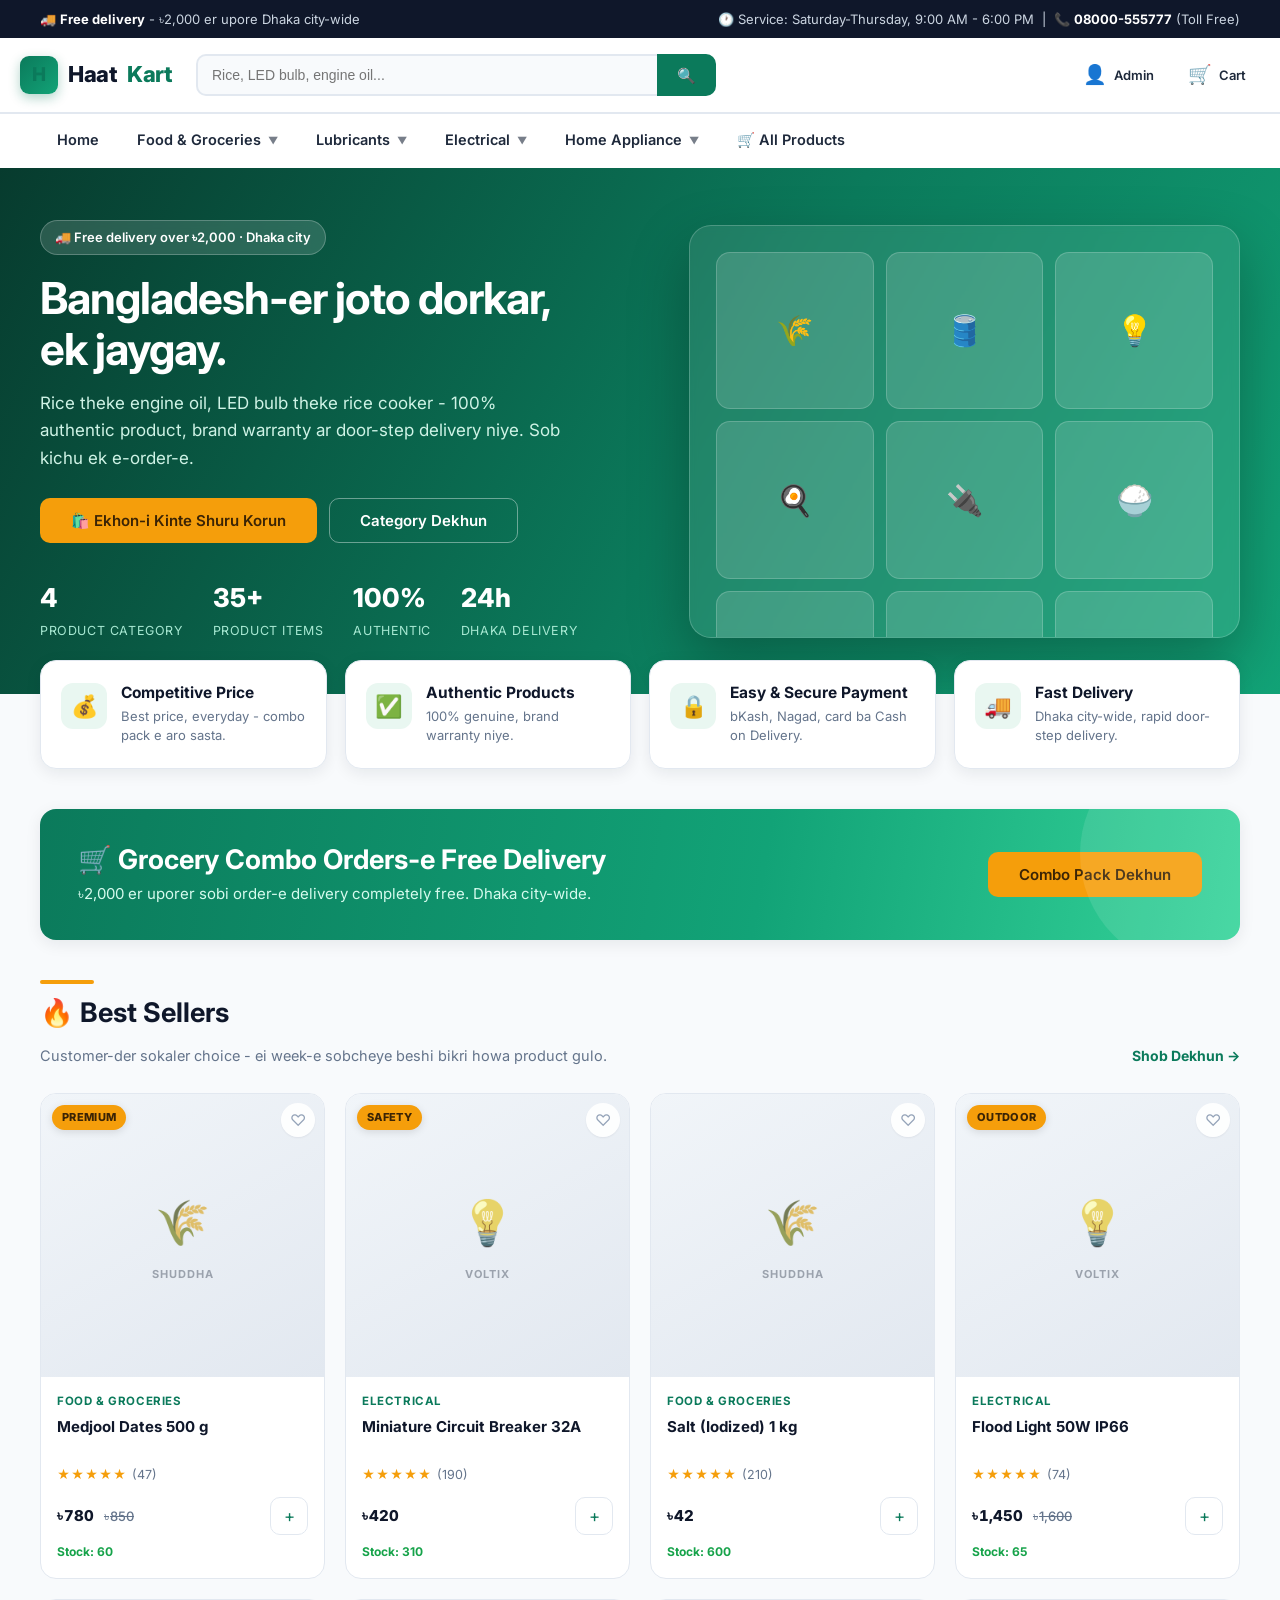
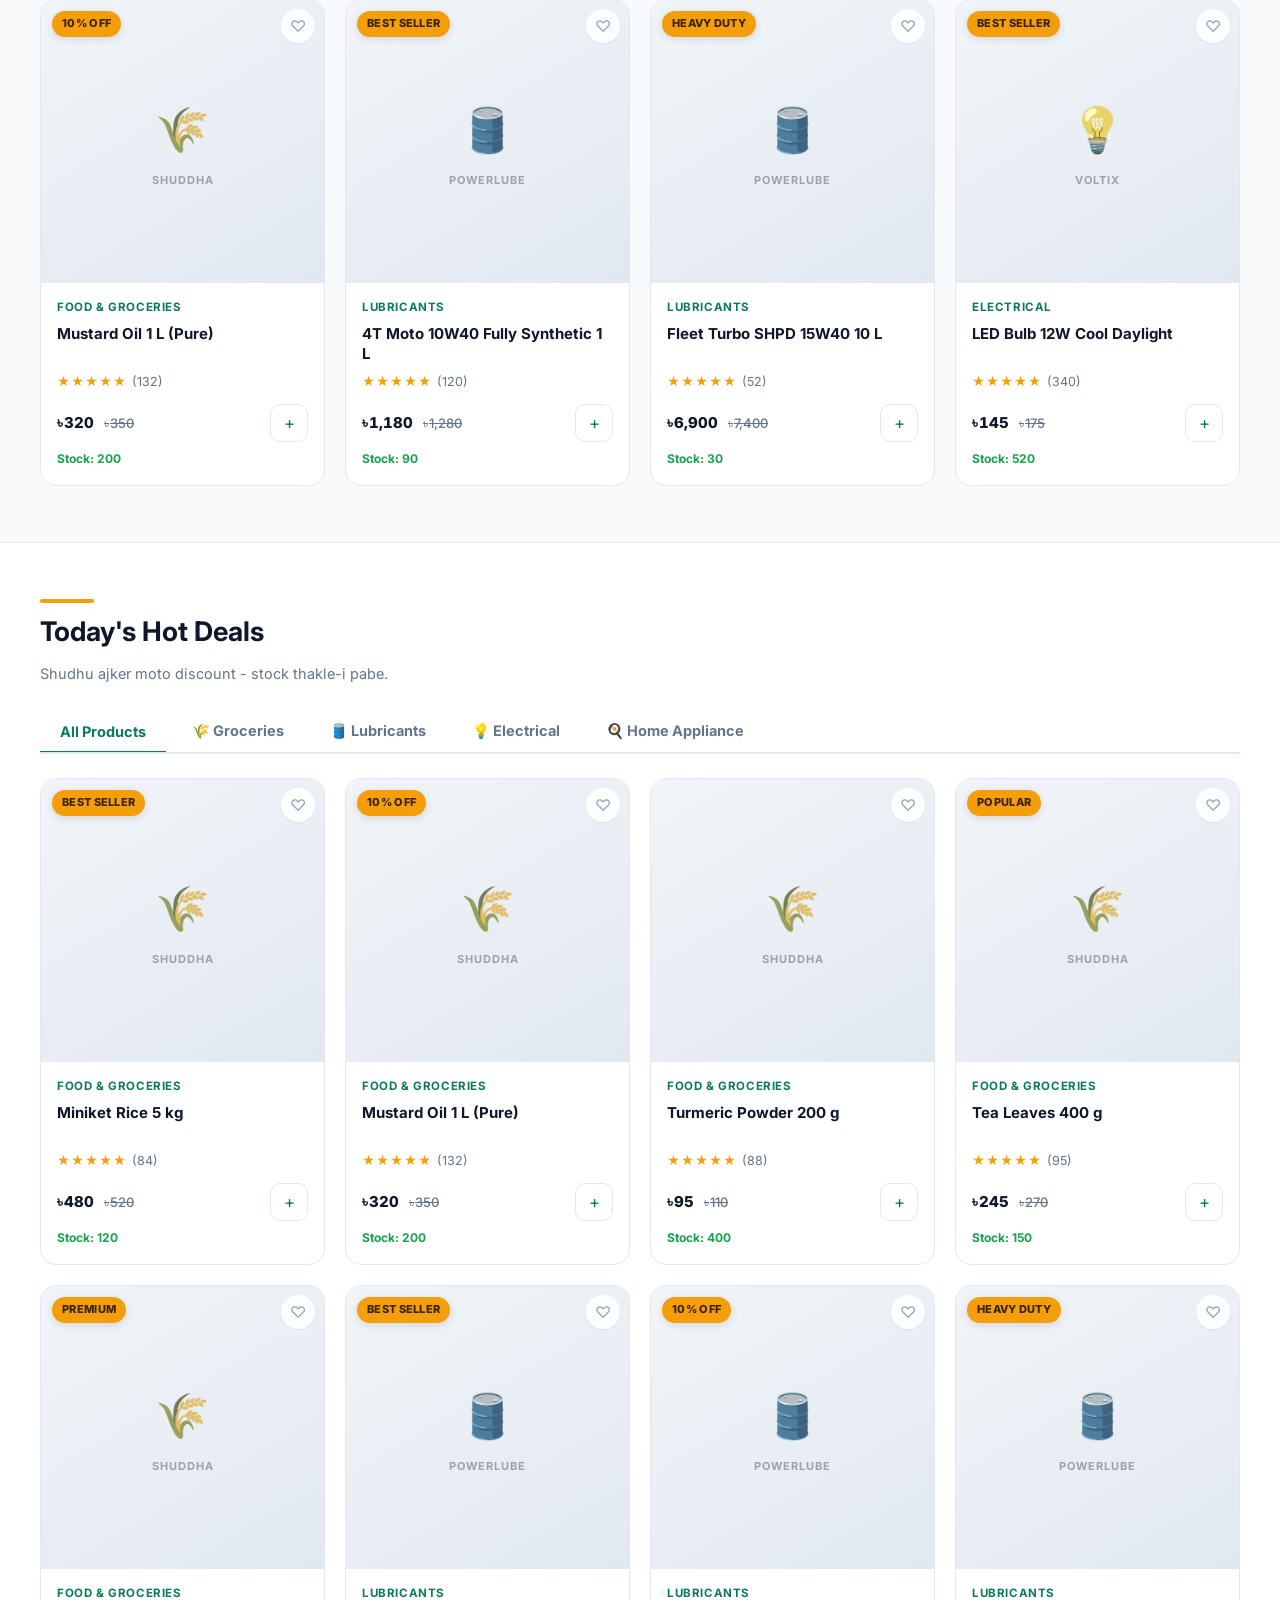
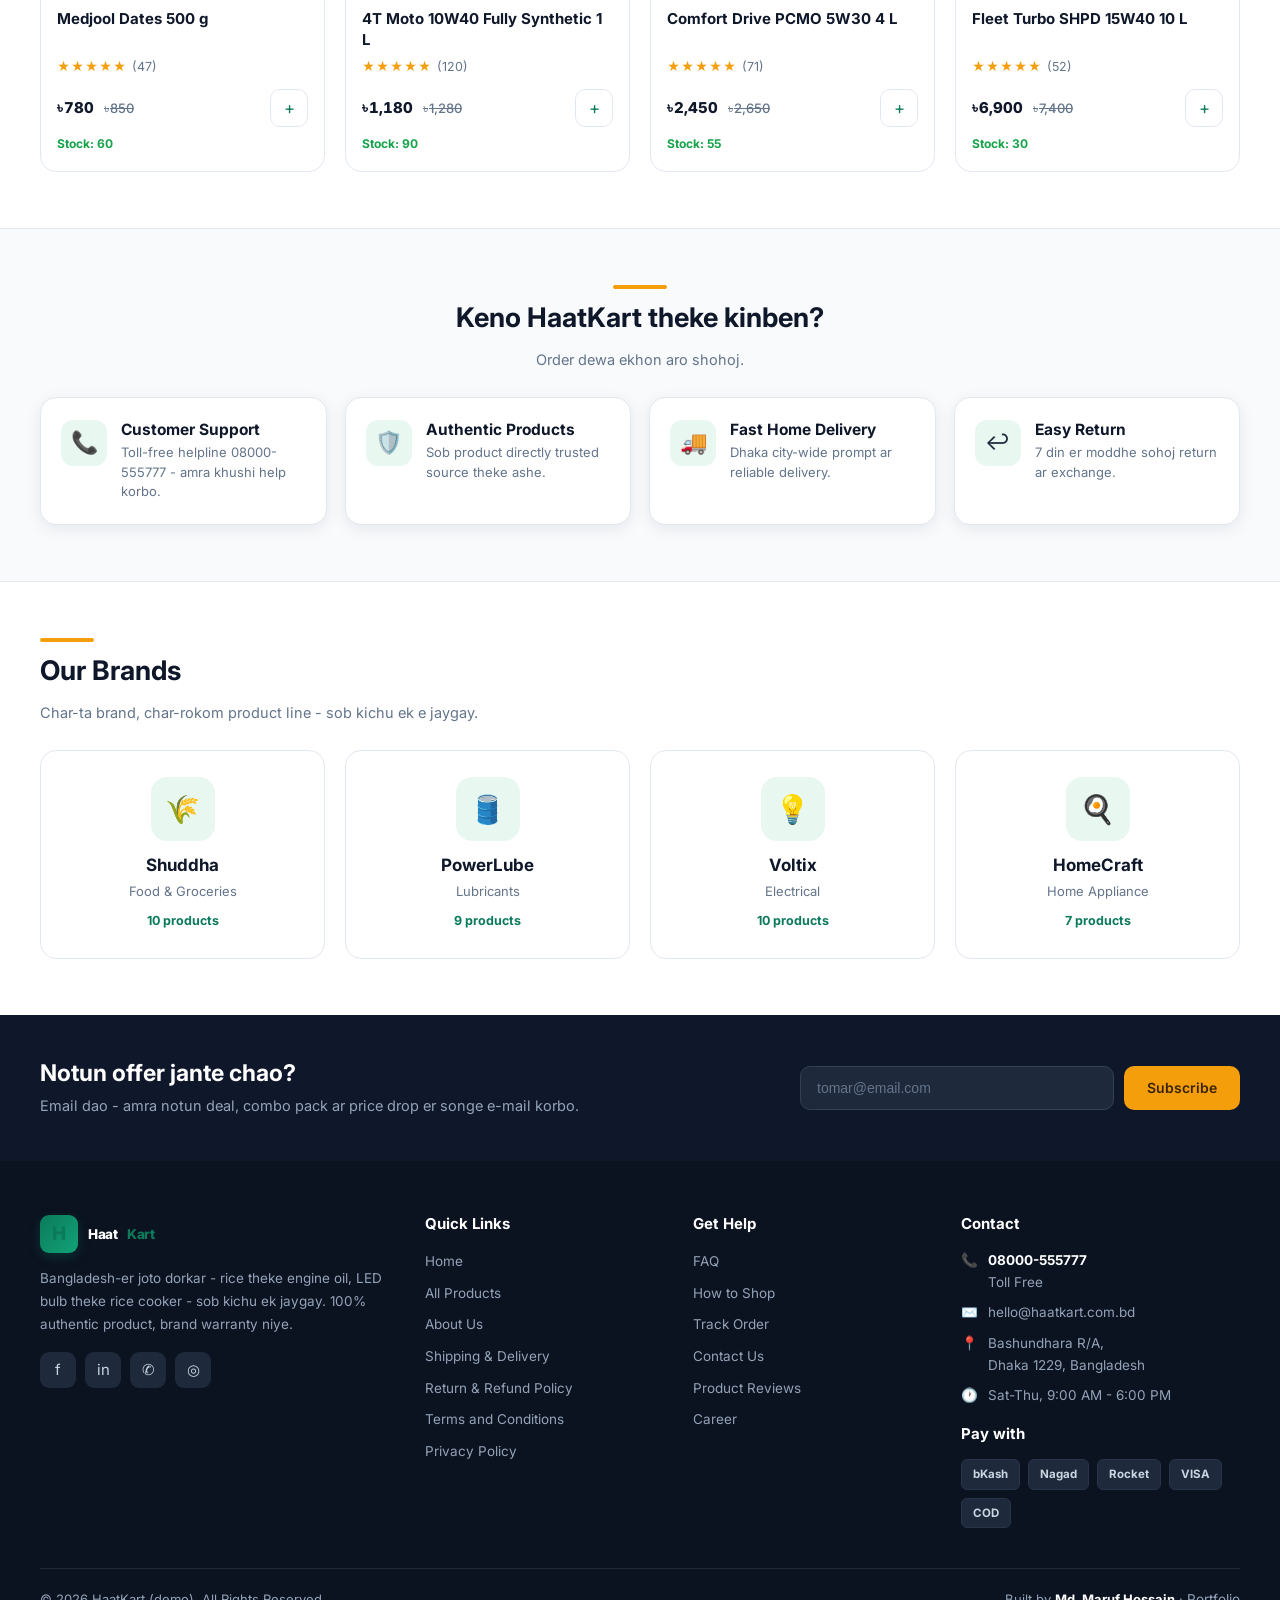
==== index.html @ 4ce5cd30 "Initial commit: HaatKart e-commerce storefront" ====
<!DOCTYPE html>
<html lang="en">
<head>
<meta charset="UTF-8">
<meta name="viewport" content="width=device-width,initial-scale=1">
<title>HaatKart - Bangladesh's Online Marketplace for Home & Grocery</title>
<meta name="description" content="Shop groceries, lubricants, electrical accessories and home appliances online. 100% authentic products, fast delivery across Dhaka.">
<link rel="icon" href="data:image/svg+xml,<svg xmlns='http://www.w3.org/2000/svg' viewBox='0 0 100 100'><rect width='100' height='100' rx='22' fill='%230B7A5B'/><text x='50' y='68' font-size='58' font-family='Arial' font-weight='bold' fill='white' text-anchor='middle'>H</text></svg>">
<link rel="preconnect" href="https://fonts.googleapis.com">
<link rel="preconnect" href="https://fonts.gstatic.com" crossorigin>
<link href="https://fonts.googleapis.com/css2?family=Inter:wght@400;500;600;700;800&display=swap" rel="stylesheet">
<link rel="stylesheet" href="css/style.css">
</head>
<body>

<header id="site-header"></header>

<main>
  <!-- HERO -->
  <section class="hero">
    <div class="wrap">
      <div>
        <span class="hero-badge">🚚 Free delivery over ৳2,000 · Dhaka city</span>
        <h1>Bangladesh-er joto dorkar,<br>ek jaygay.</h1>
        <p>Rice theke engine oil, LED bulb theke rice cooker - 100% authentic product, brand warranty ar door-step delivery niye. Sob kichu ek e-order-e.</p>
        <div class="hero-cta">
          <a class="btn btn-accent btn-lg" href="shop.html">🛍️ Ekhon-i Kinte Shuru Korun</a>
          <a class="btn btn-ghost btn-lg" style="color:#fff;border-color:rgba(255,255,255,.4)" href="#brands">Category Dekhun</a>
        </div>
        <div class="hero-stats">
          <div><b>4</b><span>Product Category</span></div>
          <div><b>35+</b><span>Product Items</span></div>
          <div><b>100%</b><span>Authentic</span></div>
          <div><b>24h</b><span>Dhaka Delivery</span></div>
        </div>
      </div>
      <div class="hero-art" aria-hidden="true">
        <div class="grid-tiles">
          <div class="tile">🌾</div><div class="tile">🛢️</div><div class="tile">💡</div>
          <div class="tile">🍳</div><div class="tile">🔌</div><div class="tile">🍚</div>
          <div class="tile">⚡</div><div class="tile">🫙</div><div class="tile">🛒</div>
        </div>
      </div>
    </div>
  </section>

  <!-- VALUE PROPS -->
  <div class="wrap">
    <div class="props">
      <div class="prop"><div class="prop-ico">💰</div><div><h3>Competitive Price</h3><p>Best price, everyday - combo pack e aro sasta.</p></div></div>
      <div class="prop"><div class="prop-ico">✅</div><div><h3>Authentic Products</h3><p>100% genuine, brand warranty niye.</p></div></div>
      <div class="prop"><div class="prop-ico">🔒</div><div><h3>Easy & Secure Payment</h3><p>bKash, Nagad, card ba Cash on Delivery.</p></div></div>
      <div class="prop"><div class="prop-ico">🚚</div><div><h3>Fast Delivery</h3><p>Dhaka city-wide, rapid door-step delivery.</p></div></div>
    </div>
  </div>

  <!-- FREE DELIVERY BANNER -->
  <section class="section tight">
    <div class="wrap">
      <div class="banner">
        <div>
          <h2>🛒 Grocery Combo Orders-e Free Delivery</h2>
          <p>৳2,000 er uporer sobi order-e delivery completely free. Dhaka city-wide.</p>
        </div>
        <a class="btn btn-accent btn-lg" href="shop.html?cat=Food%20%26%20Groceries">Combo Pack Dekhun</a>
      </div>
    </div>
  </section>

  <!-- BEST SELLERS -->
  <section class="section" style="padding-top:0">
    <div class="wrap">
      <div class="section-head">
        <div>
          <div class="line"></div>
          <h2>🔥 Best Sellers</h2>
          <p>Customer-der sokaler choice - ei week-e sobcheye beshi bikri howa product gulo.</p>
        </div>
        <a class="link-more" href="shop.html?sort=rating">Shob Dekhun →</a>
      </div>
      <div class="grid" id="best-sellers"><div class="loader"><i></i></div></div>
    </div>
  </section>

  <!-- HOT DEALS (tabs) -->
  <section class="section" style="background:#fff;border-top:1px solid var(--line);border-bottom:1px solid var(--line)">
    <div class="wrap">
      <div class="section-head">
        <div>
          <div class="line"></div>
          <h2>Today's Hot Deals</h2>
          <p>Shudhu ajker moto discount - stock thakle-i pabe.</p>
        </div>
      </div>
      <div class="tabs" id="deal-tabs">
        <button class="tab on" data-tab="all">All Products</button>
        <button class="tab" data-tab="Food &amp; Groceries">🌾 Groceries</button>
        <button class="tab" data-tab="Lubricants">🛢️ Lubricants</button>
        <button class="tab" data-tab="Electrical">💡 Electrical</button>
        <button class="tab" data-tab="Home Appliance">🍳 Home Appliance</button>
      </div>
      <div class="grid" id="deals"><div class="loader"><i></i></div></div>
    </div>
  </section>

  <!-- WHY ORDER -->
  <section class="section">
    <div class="wrap">
      <div class="section-head center" style="justify-content:center;text-align:center">
        <div>
          <div class="line" style="margin:0 auto 12px"></div>
          <h2>Keno HaatKart theke kinben?</h2>
          <p>Order dewa ekhon aro shohoj.</p>
        </div>
      </div>
      <div class="props" style="margin-top:0">
        <div class="prop"><div class="prop-ico">📞</div><div><h3>Customer Support</h3><p>Toll-free helpline 08000-555777 - amra khushi help korbo.</p></div></div>
        <div class="prop"><div class="prop-ico">🛡️</div><div><h3>Authentic Products</h3><p>Sob product directly trusted source theke ashe.</p></div></div>
        <div class="prop"><div class="prop-ico">🚚</div><div><h3>Fast Home Delivery</h3><p>Dhaka city-wide prompt ar reliable delivery.</p></div></div>
        <div class="prop"><div class="prop-ico">↩️</div><div><h3>Easy Return</h3><p>7 din er moddhe sohoj return ar exchange.</p></div></div>
      </div>
    </div>
  </section>

  <!-- BRANDS -->
  <section class="section" id="brands" style="background:#fff;border-top:1px solid var(--line)">
    <div class="wrap">
      <div class="section-head">
        <div>
          <div class="line"></div>
          <h2>Our Brands</h2>
          <p>Char-ta brand, char-rokom product line - sob kichu ek e jaygay.</p>
        </div>
      </div>
      <div class="brands">
        <a class="brand-card reveal" href="shop.html?cat=Food%20%26%20Groceries">
          <div class="brand-ico">🌾</div><h3>Shuddha</h3><p>Food & Groceries</p>
          <span class="count" data-count="Food &amp; Groceries">·</span>
        </a>
        <a class="brand-card reveal" href="shop.html?cat=Lubricants">
          <div class="brand-ico">🛢️</div><h3>PowerLube</h3><p>Lubricants</p>
          <span class="count" data-count="Lubricants">·</span>
        </a>
        <a class="brand-card reveal" href="shop.html?cat=Electrical">
          <div class="brand-ico">💡</div><h3>Voltix</h3><p>Electrical</p>
          <span class="count" data-count="Electrical">·</span>
        </a>
        <a class="brand-card reveal" href="shop.html?cat=Home%20Appliance">
          <div class="brand-ico">🍳</div><h3>HomeCraft</h3><p>Home Appliance</p>
          <span class="count" data-count="Home Appliance">·</span>
        </a>
      </div>
    </div>
  </section>
</main>

<footer id="site-footer"></footer>

<script src="js/data-fallback.js"></script>
<script src="js/app.js"></script>
<script>
document.addEventListener('DOMContentLoaded', async () => {
  await loadProducts();
  const P = HK.products;

  // best sellers: highest rating first
  const best = [...P].sort((a,b) => (b.rating||0) - (a.rating||0)).slice(0, 8);
  document.getElementById('best-sellers').innerHTML = gridHTML(best);

  // deals grid + tabs
  const dealsEl = document.getElementById('deals');
  function renderDeals(cat) {
    const list = cat === 'all'
      ? [...P].filter(p => p.old > p.price).slice(0, 8)
      : P.filter(p => p.cat === cat).slice(0, 8);
    dealsEl.innerHTML = gridHTML(list.length ? list : P.slice(0, 8));
    observeReveals();
  }
  renderDeals('all');
  document.getElementById('deal-tabs').addEventListener('click', e => {
    const t = e.target.closest('.tab'); if (!t) return;
    document.querySelectorAll('#deal-tabs .tab').forEach(x => x.classList.remove('on'));
    t.classList.add('on');
    renderDeals(t.dataset.tab);
  });

  // brand counts
  document.querySelectorAll('[data-count]').forEach(el => {
    const n = P.filter(p => p.cat === el.dataset.count).length;
    el.textContent = n + ' products';
  });

  observeReveals();
});
</script>
</body>
</html>
---- css/style.css ----
/* ============================================================
   HaatKart - Professional e-commerce storefront
   Single stylesheet: design tokens, layout, components, pages
   ============================================================ */

/* ---------- 1. Design tokens ---------- */
:root{
  --primary:#0B7A5B;
  --primary-600:#0A6B50;
  --primary-700:#085C44;
  --primary-50:#E9F7F1;
  --accent:#F59E0B;
  --accent-600:#D97706;
  --ink:#0F172A;
  --ink-2:#1E293B;
  --muted:#64748B;
  --line:#E2E8F0;
  --bg:#F8FAFC;
  --white:#FFFFFF;
  --danger:#DC2626;
  --success:#16A34A;

  --radius:10px;
  --radius-lg:16px;
  --shadow-sm:0 1px 2px rgba(15,23,42,.06);
  --shadow:0 4px 16px rgba(15,23,42,.08);
  --shadow-lg:0 12px 40px rgba(15,23,42,.14);

  --max:1240px;
  --font:'Inter',-apple-system,BlinkMacSystemFont,'Segoe UI',Roboto,Arial,sans-serif;
}

*,*::before,*::after{box-sizing:border-box}
html{scroll-behavior:smooth;-webkit-text-size-adjust:100%}
body{
  margin:0;font-family:var(--font);font-size:15px;line-height:1.6;
  color:var(--ink-2);background:var(--bg);
  -webkit-font-smoothing:antialiased;
}
img{max-width:100%;display:block}
a{color:inherit;text-decoration:none}
button{font-family:inherit;cursor:pointer}
h1,h2,h3,h4{color:var(--ink);line-height:1.25;margin:0 0 .5em;font-weight:700}
h1{font-size:clamp(24px,3vw,34px)}
h2{font-size:clamp(21px,2.4vw,27px)}
h3{font-size:18px}
p{margin:0 0 1em}
ul{margin:0;padding:0;list-style:none}

.wrap{max-width:var(--max);margin:0 auto;padding:0 20px}
.center{text-align:center}
.mt-0{margin-top:0}.mb-0{margin-bottom:0}
.muted{color:var(--muted)}
.small{font-size:13px}
.price{font-weight:800;color:var(--ink);font-variant-numeric:tabular-nums}
.old{color:var(--muted);text-decoration:line-through;font-weight:500;font-size:13px;margin-left:6px}
.tk::before{content:"\09F3";margin-right:1px}

/* ---------- 2. Buttons ---------- */
.btn{
  display:inline-flex;align-items:center;justify-content:center;gap:8px;
  padding:11px 22px;border:1px solid transparent;border-radius:var(--radius);
  font-size:14px;font-weight:600;line-height:1;transition:.18s ease;
  background:var(--primary);color:#fff;white-space:nowrap;
}
.btn:hover{background:var(--primary-600);transform:translateY(-1px);box-shadow:var(--shadow)}
.btn:active{transform:translateY(0)}
.btn-accent{background:var(--accent);color:#3B2405}
.btn-accent:hover{background:var(--accent-600);color:#fff}
.btn-dark{background:var(--ink);color:#fff}
.btn-dark:hover{background:#1E293B}
.btn-ghost{background:transparent;color:var(--ink-2);border-color:var(--line)}
.btn-ghost:hover{background:#fff;border-color:var(--primary);color:var(--primary);transform:none}
.btn-danger{background:#FEF2F2;color:var(--danger);border-color:#FECACA}
.btn-danger:hover{background:var(--danger);color:#fff}
.btn-sm{padding:8px 14px;font-size:13px}
.btn-lg{padding:14px 30px;font-size:15px}
.btn-block{width:100%}
.btn[disabled]{opacity:.5;pointer-events:none}

/* ---------- 3. Top bar + header ---------- */
.topbar{background:var(--ink);color:#CBD5E1;font-size:13px}
.topbar .wrap{display:flex;justify-content:space-between;align-items:center;gap:16px;min-height:38px;flex-wrap:wrap}
.topbar b{color:#fff}
.topbar a:hover{color:var(--accent)}

.header{background:#fff;border-bottom:1px solid var(--line);position:sticky;top:0;z-index:60}
.header-main{display:flex;align-items:center;gap:24px;padding:16px 0}
.logo{display:flex;align-items:center;gap:10px;font-weight:800;font-size:22px;color:var(--ink);letter-spacing:-.5px}
.logo-mark{
  width:38px;height:38px;border-radius:9px;display:grid;place-items:center;
  background:linear-gradient(135deg,var(--primary),#12A377);color:#fff;font-size:19px;font-weight:800;
  box-shadow:0 4px 12px rgba(11,122,91,.32);
}
.logo span{color:var(--primary)}

.search{flex:1;max-width:520px;display:flex;position:relative}
.search input{
  flex:1;padding:11px 14px;border:2px solid var(--line);border-right:0;
  border-radius:var(--radius) 0 0 var(--radius);font-size:14px;outline:0;background:var(--bg);
  transition:.15s;
}
.search input:focus{border-color:var(--primary);background:#fff}
.search button{
  padding:0 18px;border:2px solid var(--primary);border-radius:0 var(--radius) var(--radius) 0;
  background:var(--primary);color:#fff;font-size:15px;transition:.15s;
}
.search button:hover{background:var(--primary-600);border-color:var(--primary-600)}

.head-actions{display:flex;align-items:center;gap:6px;margin-left:auto}
.head-btn{
  display:flex;align-items:center;gap:7px;padding:9px 13px;border-radius:var(--radius);
  background:transparent;border:1px solid transparent;font-size:13px;font-weight:600;color:var(--ink-2);
  transition:.15s;position:relative;
}
.head-btn:hover{background:var(--primary-50);color:var(--primary)}
.head-btn .ico{font-size:19px;line-height:1}
.cart-count{
  position:absolute;top:2px;right:4px;min-width:19px;height:19px;padding:0 5px;
  background:var(--accent);color:#3B2405;border-radius:20px;font-size:11px;font-weight:800;
  display:grid;place-items:center;border:2px solid #fff;
}

/* ---------- 4. Navigation / mega menu ---------- */
.nav{background:#fff;border-top:1px solid var(--line)}
.nav .wrap{display:flex;align-items:center;gap:4px;overflow-x:auto;scrollbar-width:none}
.nav .wrap::-webkit-scrollbar{display:none}
.nav-item{position:relative}
.nav-link{
  display:flex;align-items:center;gap:7px;padding:14px 17px;font-size:14.5px;font-weight:600;
  color:var(--ink-2);border-bottom:3px solid transparent;transition:.15s;white-space:nowrap;
}
.nav-link:hover,.nav-item:hover>.nav-link{color:var(--primary);border-bottom-color:var(--primary);background:var(--primary-50)}
.nav-link .caret{font-size:10px;opacity:.6}
.mega{
  position:absolute;top:100%;left:0;min-width:250px;background:#fff;border:1px solid var(--line);
  border-top:3px solid var(--primary);border-radius:0 0 var(--radius) var(--radius);
  box-shadow:var(--shadow-lg);padding:14px;opacity:0;visibility:hidden;transform:translateY(8px);
  transition:.18s ease;z-index:70;
}
.nav-item:hover .mega{opacity:1;visibility:visible;transform:translateY(0)}
.mega h4{font-size:12px;text-transform:uppercase;letter-spacing:.7px;color:var(--muted);margin:0 0 8px}
.mega a{
  display:block;padding:7px 10px;border-radius:7px;font-size:14px;color:var(--ink-2);transition:.13s;
}
.mega a:hover{background:var(--primary-50);color:var(--primary);padding-left:14px}

.burger{display:none;font-size:22px;background:none;border:0;color:var(--ink);padding:6px}

/* ---------- 5. Hero ---------- */
.hero{position:relative;overflow:hidden;background:linear-gradient(120deg,#073B2E 0%,#0B7A5B 55%,#12A377 100%);color:#fff}
.hero .wrap{display:grid;grid-template-columns:1.05fr .95fr;gap:40px;align-items:center;padding-top:52px;padding-bottom:52px}
.hero h1{color:#fff;font-size:clamp(28px,4vw,44px);line-height:1.15;margin-bottom:16px;letter-spacing:-1px}
.hero p{font-size:17px;color:#CFF3E6;max-width:520px;margin-bottom:26px}
.hero-badge{
  display:inline-flex;align-items:center;gap:8px;background:rgba(255,255,255,.14);
  border:1px solid rgba(255,255,255,.24);padding:6px 14px;border-radius:30px;
  font-size:13px;font-weight:600;margin-bottom:18px;backdrop-filter:blur(6px);
}
.hero-cta{display:flex;gap:12px;flex-wrap:wrap}
.hero-stats{display:flex;gap:30px;margin-top:34px;flex-wrap:wrap}
.hero-stats div b{display:block;font-size:26px;color:#fff;font-weight:800}
.hero-stats div span{font-size:12.5px;color:#A7E8D2;text-transform:uppercase;letter-spacing:.6px}
.hero-art{
  aspect-ratio:4/3;border-radius:22px;background:rgba(255,255,255,.09);
  border:1px solid rgba(255,255,255,.2);display:grid;place-items:center;
  box-shadow:0 24px 60px rgba(0,0,0,.28);backdrop-filter:blur(4px);position:relative;overflow:hidden;
}
.hero-art .grid-tiles{display:grid;grid-template-columns:repeat(3,1fr);gap:12px;padding:26px;width:100%}
.hero-art .tile{
  aspect-ratio:1;border-radius:14px;background:rgba(255,255,255,.14);display:grid;place-items:center;
  font-size:30px;border:1px solid rgba(255,255,255,.18);transition:.25s;
}
.hero-art .tile:hover{transform:translateY(-6px) scale(1.05);background:rgba(255,255,255,.24)}

/* ---------- 6. Value props ---------- */
.props{display:grid;grid-template-columns:repeat(4,1fr);gap:18px;margin-top:-34px;position:relative;z-index:5}
.prop{
  background:#fff;border:1px solid var(--line);border-radius:var(--radius-lg);padding:22px 20px;
  box-shadow:var(--shadow);display:flex;gap:14px;align-items:flex-start;transition:.2s;
}
.prop:hover{transform:translateY(-5px);box-shadow:var(--shadow-lg);border-color:#CFE9DF}
.prop-ico{
  width:46px;height:46px;flex:0 0 46px;border-radius:12px;display:grid;place-items:center;
  background:var(--primary-50);font-size:22px;
}
.prop h3{font-size:15.5px;margin:0 0 4px}
.prop p{font-size:13px;color:var(--muted);margin:0;line-height:1.5}

/* ---------- 7. Sections + product grid ---------- */
.section{padding:56px 0}
.section.tight{padding:40px 0}
.section-head{display:flex;justify-content:space-between;align-items:flex-end;gap:20px;margin-bottom:26px;flex-wrap:wrap}
.section-head p{margin:4px 0 0;color:var(--muted);font-size:14.5px}
.section-head .line{width:54px;height:4px;background:var(--accent);border-radius:4px;margin-bottom:12px}
.link-more{font-size:14px;font-weight:700;color:var(--primary);display:inline-flex;gap:6px;align-items:center}
.link-more:hover{gap:11px}

.banner{
  background:linear-gradient(100deg,#0B7A5B,#12A377 60%,#34D399);color:#fff;border-radius:var(--radius-lg);
  padding:34px 38px;display:flex;justify-content:space-between;align-items:center;gap:26px;
  flex-wrap:wrap;box-shadow:var(--shadow);position:relative;overflow:hidden;
}
.banner::after{
  content:"";position:absolute;right:-70px;top:-70px;width:230px;height:230px;
  background:rgba(255,255,255,.1);border-radius:50%;
}
.banner h2{color:#fff;margin-bottom:6px;position:relative}
.banner p{margin:0;color:#D6FBEE;font-size:15px;position:relative}
.banner .btn{position:relative}

.grid{display:grid;grid-template-columns:repeat(4,1fr);gap:20px}
.grid.cols-3{grid-template-columns:repeat(3,1fr)}

/* ---------- 8. Product card ---------- */
.card{
  background:#fff;border:1px solid var(--line);border-radius:var(--radius-lg);overflow:hidden;
  display:flex;flex-direction:column;transition:.22s ease;position:relative;
}
.card:hover{transform:translateY(-6px);box-shadow:var(--shadow-lg);border-color:#CFE9DF}
.card-media{
  aspect-ratio:1;background:linear-gradient(150deg,#F1F5F9,#E2E8F0);position:relative;
  display:grid;place-items:center;overflow:hidden;
}
.card-media img{width:100%;height:100%;object-fit:cover;transition:.4s}
.card:hover .card-media img{transform:scale(1.06)}
.card-media .ph{
  display:flex;flex-direction:column;align-items:center;gap:8px;color:#94A3B8;
  font-size:44px;filter:saturate(.5);transition:.3s;
}
.card:hover .card-media .ph{filter:saturate(1);transform:scale(1.04)}
.card-media .ph small{font-size:11px;font-weight:700;letter-spacing:1px;text-transform:uppercase;color:#94A3B8}
.badge{
  position:absolute;top:11px;left:11px;background:var(--accent);color:#3B2405;
  padding:4px 10px;border-radius:20px;font-size:11px;font-weight:800;letter-spacing:.3px;
  text-transform:uppercase;z-index:2;box-shadow:0 2px 8px rgba(0,0,0,.12);
}
.badge.out{background:#E2E8F0;color:#475569}
.badge.new{background:var(--primary);color:#fff}
.wish{
  position:absolute;top:9px;right:9px;width:34px;height:34px;border-radius:50%;border:0;
  background:rgba(255,255,255,.92);color:#94A3B8;font-size:16px;z-index:2;
  display:grid;place-items:center;transition:.18s;box-shadow:var(--shadow-sm);
}
.wish:hover,.wish.on{color:#E11D48;background:#fff;transform:scale(1.12)}
.card-body{padding:15px 16px 17px;display:flex;flex-direction:column;flex:1;gap:7px}
.card-cat{font-size:11.5px;color:var(--primary);font-weight:700;text-transform:uppercase;letter-spacing:.6px}
.card-title{
  font-size:15px;font-weight:700;color:var(--ink);line-height:1.35;margin:0;
  display:-webkit-box;-webkit-line-clamp:2;-webkit-box-orient:vertical;overflow:hidden;min-height:41px;
}
.card-title:hover{color:var(--primary)}
.stars{font-size:12.5px;color:var(--accent);letter-spacing:1px}
.stars span{color:var(--muted);margin-left:5px;letter-spacing:0}
.card-foot{display:flex;align-items:center;justify-content:space-between;gap:10px;margin-top:auto;padding-top:5px}
.add{
  width:38px;height:38px;border-radius:10px;border:1.5px solid var(--line);background:#fff;
  color:var(--primary);font-size:17px;display:grid;place-items:center;transition:.18s;flex:0 0 38px;
}
.add:hover{background:var(--primary);border-color:var(--primary);color:#fff;transform:scale(1.08)}
.add.added{background:var(--success);border-color:var(--success);color:#fff}
.stock{font-size:12px;font-weight:700;color:var(--danger)}
.stock.in{color:var(--success)}

/* ---------- 9. Tabs (hot deals) ---------- */
.tabs{display:flex;gap:6px;border-bottom:2px solid var(--line);margin-bottom:24px;overflow-x:auto;scrollbar-width:none}
.tabs::-webkit-scrollbar{display:none}
.tab{
  padding:11px 20px;background:none;border:0;border-bottom:3px solid transparent;margin-bottom:-2px;
  font-size:14.5px;font-weight:700;color:var(--muted);transition:.15s;white-space:nowrap;
}
.tab:hover{color:var(--ink)}
.tab.on{color:var(--primary);border-bottom-color:var(--primary)}

/* ---------- 10. Brand cards ---------- */
.brands{display:grid;grid-template-columns:repeat(4,1fr);gap:20px}
.brand-card{
  background:#fff;border:1px solid var(--line);border-radius:var(--radius-lg);padding:26px 22px;
  text-align:center;transition:.22s;display:block;
}
.brand-card:hover{transform:translateY(-6px);box-shadow:var(--shadow-lg);border-color:var(--primary)}
.brand-ico{
  width:64px;height:64px;margin:0 auto 14px;border-radius:16px;display:grid;place-items:center;
  font-size:28px;background:var(--primary-50);
}
.brand-card h3{margin:0 0 4px;font-size:17px}
.brand-card p{margin:0;font-size:13px;color:var(--muted)}
.brand-card .count{display:inline-block;margin-top:10px;font-size:12.5px;font-weight:700;color:var(--primary)}

/* ---------- 11. Footer ---------- */
.newsletter{background:var(--ink);color:#CBD5E1;padding:44px 0}
.newsletter .wrap{display:flex;justify-content:space-between;align-items:center;gap:26px;flex-wrap:wrap}
.newsletter h2{color:#fff;margin-bottom:6px;font-size:23px}
.newsletter p{margin:0;color:#94A3B8;font-size:14.5px}
.news-form{display:flex;gap:10px;flex:1;max-width:440px;min-width:280px}
.news-form input{
  flex:1;padding:13px 16px;border-radius:var(--radius);border:1px solid #334155;
  background:#1E293B;color:#fff;font-size:14px;outline:0;
}
.news-form input:focus{border-color:var(--primary)}
.news-form input::placeholder{color:#64748B}

.footer{background:#0B1220;color:#94A3B8;padding:54px 0 0;font-size:14px}
.foot-grid{display:grid;grid-template-columns:1.5fr 1fr 1fr 1.2fr;gap:36px;padding-bottom:40px}
.footer h4{color:#fff;font-size:15px;margin:0 0 16px}
.footer .logo{color:#fff;margin-bottom:14px}
.footer p{line-height:1.7;font-size:13.5px}
.footer li{margin-bottom:9px}
.footer a{color:#94A3B8;font-size:13.5px;transition:.15s}
.footer a:hover{color:var(--accent);padding-left:4px}
.foot-contact li{display:flex;gap:10px;align-items:flex-start;font-size:13.5px;line-height:1.6}
.social{display:flex;gap:9px;margin-top:16px}
.social a{
  width:36px;height:36px;border-radius:9px;background:#1E293B;display:grid;place-items:center;
  font-size:15px;color:#CBD5E1;transition:.18s;
}
.social a:hover{background:var(--primary);color:#fff;transform:translateY(-3px);padding-left:0}
.pay{display:flex;gap:8px;flex-wrap:wrap;margin-top:14px}
.pay span{
  background:#1E293B;border:1px solid #273449;padding:5px 11px;border-radius:6px;
  font-size:11.5px;font-weight:700;color:#CBD5E1;
}
.foot-bottom{border-top:1px solid #1E293B;padding:20px 0;display:flex;justify-content:space-between;gap:16px;flex-wrap:wrap;font-size:13px}

/* ---------- 12. Breadcrumb + page head ---------- */
.page-head{background:linear-gradient(100deg,#085C44,#0B7A5B);color:#fff;padding:34px 0}
.page-head h1{color:#fff;margin:0 0 6px}
.crumbs{font-size:13.5px;color:#B7F0DC}
.crumbs a:hover{color:#fff;text-decoration:underline}
.crumbs span{opacity:.7;margin:0 6px}

/* ---------- 13. Shop layout / filters ---------- */
.shop{display:grid;grid-template-columns:262px 1fr;gap:28px;padding:36px 0 60px;align-items:start}
.filters{background:#fff;border:1px solid var(--line);border-radius:var(--radius-lg);padding:22px;position:sticky;top:96px}
.filter-group{border-bottom:1px solid var(--line);padding-bottom:18px;margin-bottom:18px}
.filter-group:last-child{border:0;margin:0;padding:0}
.filter-group h4{font-size:13px;text-transform:uppercase;letter-spacing:.7px;color:var(--ink);margin:0 0 13px}
.check{display:flex;align-items:center;gap:10px;padding:6px 0;font-size:14px;color:var(--ink-2);cursor:pointer;transition:.13s}
.check:hover{color:var(--primary)}
.check input{width:16px;height:16px;accent-color:var(--primary);cursor:pointer}
.check .n{margin-left:auto;font-size:12px;color:var(--muted);background:var(--bg);padding:1px 7px;border-radius:20px}
.range{width:100%;accent-color:var(--primary);margin-top:6px}
.range-val{display:flex;justify-content:space-between;font-size:13px;color:var(--muted);margin-top:6px}

.shop-bar{
  background:#fff;border:1px solid var(--line);border-radius:var(--radius);padding:13px 17px;
  display:flex;justify-content:space-between;align-items:center;gap:16px;margin-bottom:20px;flex-wrap:wrap;
}
.shop-bar .count{font-size:14px;color:var(--muted)}
.shop-bar .count b{color:var(--ink)}
select.sel{
  padding:9px 13px;border:1.5px solid var(--line);border-radius:8px;font-size:13.5px;
  background:#fff;color:var(--ink-2);outline:0;font-weight:600;cursor:pointer;
}
select.sel:focus{border-color:var(--primary)}
.chips{display:flex;gap:8px;flex-wrap:wrap;margin-bottom:18px}
.chip{
  background:var(--primary-50);color:var(--primary);border:1px solid #B8E6D6;padding:5px 13px;
  border-radius:20px;font-size:12.5px;font-weight:700;display:inline-flex;gap:7px;align-items:center;
}
.chip button{background:none;border:0;color:var(--primary);font-size:14px;line-height:1;padding:0}
.empty{
  background:#fff;border:1px dashed var(--line);border-radius:var(--radius-lg);padding:60px 24px;
  text-align:center;color:var(--muted);grid-column:1/-1;
}
.empty .ico{font-size:44px;margin-bottom:12px}
.load-more{display:flex;justify-content:center;margin-top:34px}

/* ---------- 14. Product detail ---------- */
.pdp{display:grid;grid-template-columns:1fr 1fr;gap:40px;padding:36px 0}
.pdp-media{
  aspect-ratio:1;background:linear-gradient(150deg,#F1F5F9,#E2E8F0);border:1px solid var(--line);
  border-radius:var(--radius-lg);display:grid;place-items:center;overflow:hidden;position:sticky;top:96px;
}
.pdp-media img{width:100%;height:100%;object-fit:cover}
.pdp-media .ph{display:flex;flex-direction:column;align-items:center;gap:12px;color:#94A3B8;font-size:82px}
.pdp-media .ph small{font-size:12px;font-weight:800;letter-spacing:2px;text-transform:uppercase}
.pdp-info .card-cat{font-size:12px}
.pdp-info h1{font-size:clamp(23px,2.6vw,30px);margin:6px 0 12px;letter-spacing:-.5px}
.pdp-price{display:flex;align-items:baseline;gap:4px;font-size:34px;margin:14px 0 6px}
.pdp-price .price{font-size:34px}
.pdp-meta{display:flex;gap:18px;flex-wrap:wrap;font-size:13.5px;color:var(--muted);margin-bottom:18px;padding-bottom:18px;border-bottom:1px solid var(--line)}
.pdp-desc{font-size:15px;color:var(--ink-2);margin-bottom:22px}
.qty{display:flex;align-items:center;gap:0;border:1.5px solid var(--line);border-radius:var(--radius);overflow:hidden;width:fit-content}
.qty button{width:42px;height:44px;background:var(--bg);border:0;font-size:19px;color:var(--ink);transition:.13s}
.qty button:hover{background:var(--primary);color:#fff}
.qty input{width:56px;height:44px;border:0;border-left:1.5px solid var(--line);border-right:1.5px solid var(--line);text-align:center;font-size:16px;font-weight:700;outline:0}
.buy-row{display:flex;gap:12px;margin:22px 0;flex-wrap:wrap}
.pdp-trust{display:grid;grid-template-columns:repeat(3,1fr);gap:12px;margin-top:24px}
.pdp-trust div{background:#fff;border:1px solid var(--line);border-radius:var(--radius);padding:13px;text-align:center;font-size:12.5px;color:var(--muted)}
.pdp-trust div b{display:block;color:var(--ink);font-size:13.5px;margin-bottom:2px}

.specs{width:100%;border-collapse:collapse;font-size:14px}
.specs tr{border-bottom:1px solid var(--line)}
.specs td{padding:11px 4px}
.specs td:first-child{color:var(--muted);width:42%;font-weight:600}

/* ---------- 15. Cart ---------- */
.cart-layout{display:grid;grid-template-columns:1fr 350px;gap:28px;padding:36px 0 60px;align-items:start}
.cart-table{background:#fff;border:1px solid var(--line);border-radius:var(--radius-lg);overflow:hidden}
.cart-row{display:grid;grid-template-columns:84px 1fr auto auto auto;gap:18px;align-items:center;padding:18px 20px;border-bottom:1px solid var(--line)}
.cart-row:last-child{border-bottom:0}
.cart-row.head{background:var(--bg);font-size:12px;text-transform:uppercase;letter-spacing:.7px;color:var(--muted);font-weight:700;padding:13px 20px}
.cart-thumb{width:84px;height:84px;border-radius:10px;background:linear-gradient(150deg,#F1F5F9,#E2E8F0);display:grid;place-items:center;font-size:30px;overflow:hidden}
.cart-thumb img{width:100%;height:100%;object-fit:cover}
.cart-name{font-weight:700;color:var(--ink);font-size:14.5px;line-height:1.4}
.cart-name:hover{color:var(--primary)}
.cart-name small{display:block;font-weight:500;color:var(--muted);font-size:12.5px;margin-top:3px}
.cart-row .qty{transform:scale(.88);transform-origin:left}
.rm{background:none;border:0;color:var(--muted);font-size:17px;padding:6px;border-radius:6px;transition:.15s}
.rm:hover{color:var(--danger);background:#FEF2F2}
.summary{background:#fff;border:1px solid var(--line);border-radius:var(--radius-lg);padding:24px;position:sticky;top:96px}
.summary h3{margin:0 0 18px;font-size:17px}
.sum-row{display:flex;justify-content:space-between;font-size:14.5px;padding:9px 0;color:var(--muted)}
.sum-row b{color:var(--ink-2);font-weight:600}
.sum-total{
  display:flex;justify-content:space-between;padding:15px 0;margin:8px 0 16px;
  border-top:2px dashed var(--line);font-size:19px;font-weight:800;color:var(--ink);
}
.coupon{display:flex;gap:8px;margin:14px 0 6px}
.coupon input{flex:1;padding:10px 13px;border:1.5px solid var(--line);border-radius:8px;font-size:13.5px;outline:0;text-transform:uppercase}
.coupon input:focus{border-color:var(--primary)}
.note{background:var(--primary-50);border:1px solid #B8E6D6;color:#0A6B50;font-size:13px;padding:11px 14px;border-radius:8px;margin-top:14px;line-height:1.55}

/* ---------- 16. Forms / checkout ---------- */
.form-grid{display:grid;grid-template-columns:1fr 1fr;gap:16px}
.field{display:flex;flex-direction:column;gap:7px}
.field.full{grid-column:1/-1}
.field label{font-size:13.5px;font-weight:700;color:var(--ink-2)}
.field label .req{color:var(--danger)}
.field input,.field select,.field textarea{
  padding:12px 14px;border:1.5px solid var(--line);border-radius:var(--radius);font-size:14.5px;
  outline:0;font-family:inherit;background:#fff;transition:.15s;color:var(--ink);width:100%;
}
.field input:focus,.field select:focus,.field textarea:focus{border-color:var(--primary);box-shadow:0 0 0 3px var(--primary-50)}
.field textarea{resize:vertical;min-height:92px}
.field .hint{font-size:12px;color:var(--muted)}
.pay-opts{display:grid;gap:10px}
.pay-opt{
  display:flex;gap:13px;align-items:flex-start;padding:15px;border:1.5px solid var(--line);
  border-radius:var(--radius);cursor:pointer;transition:.15s;background:#fff;
}
.pay-opt:hover{border-color:#B8E6D6}
.pay-opt input{accent-color:var(--primary);margin-top:3px}
.pay-opt.on{border-color:var(--primary);background:var(--primary-50)}
.pay-opt b{display:block;font-size:14.5px;color:var(--ink);margin-bottom:3px}
.pay-opt span{font-size:13px;color:var(--muted);line-height:1.5}
.panel{background:#fff;border:1px solid var(--line);border-radius:var(--radius-lg);padding:26px}
.panel h3{margin-top:0}
.checkout{display:grid;grid-template-columns:1fr 380px;gap:28px;padding:36px 0 60px;align-items:start}

/* ---------- 17. Modal + toast ---------- */
.overlay{
  position:fixed;inset:0;background:rgba(15,23,42,.6);backdrop-filter:blur(3px);z-index:200;
  display:grid;place-items:center;padding:20px;opacity:0;visibility:hidden;transition:.2s;
}
.overlay.on{opacity:1;visibility:visible}
.modal{
  background:#fff;border-radius:var(--radius-lg);max-width:520px;width:100%;padding:32px;
  text-align:center;transform:scale(.94) translateY(12px);transition:.24s;max-height:90vh;overflow:auto;
}
.overlay.on .modal{transform:scale(1) translateY(0)}
.modal .tick{
  width:76px;height:76px;margin:0 auto 18px;border-radius:50%;background:var(--primary-50);
  display:grid;place-items:center;font-size:36px;color:var(--primary);
}
.modal h2{margin-bottom:8px}
.modal p{color:var(--muted);font-size:14.5px}
.order-id{
  background:var(--bg);border:1.5px dashed var(--line);padding:13px;border-radius:var(--radius);
  font-weight:800;letter-spacing:1.5px;color:var(--ink);margin:16px 0;font-size:16px;
}
.modal-acts{display:flex;gap:10px;justify-content:center;flex-wrap:wrap;margin-top:20px}

#toast{
  position:fixed;left:50%;bottom:28px;transform:translate(-50%,120%);z-index:300;
  background:var(--ink);color:#fff;padding:13px 22px;border-radius:40px;font-size:14px;font-weight:600;
  box-shadow:var(--shadow-lg);transition:.3s cubic-bezier(.34,1.56,.64,1);display:flex;gap:9px;align-items:center;
}
#toast.on{transform:translate(-50%,0)}
#toast.ok{background:var(--success)}
#toast.err{background:var(--danger)}

/* ---------- 18. Admin ---------- */
.admin-login{max-width:440px;margin:60px auto;padding:0 20px}
.admin-body{display:grid;grid-template-columns:230px 1fr;gap:26px;padding:30px 0 60px;align-items:start}
.side{background:#fff;border:1px solid var(--line);border-radius:var(--radius-lg);padding:18px;position:sticky;top:96px}
.side a{
  display:flex;gap:11px;align-items:center;padding:11px 13px;border-radius:9px;font-size:14px;
  font-weight:600;color:var(--ink-2);transition:.14s;margin-bottom:3px;
}
.side a:hover,.side a.on{background:var(--primary-50);color:var(--primary)}
.side .sep{border-top:1px solid var(--line);margin:12px 0}
.stat-grid{display:grid;grid-template-columns:repeat(4,1fr);gap:16px;margin-bottom:24px}
.stat{background:#fff;border:1px solid var(--line);border-radius:var(--radius-lg);padding:20px}
.stat .ico{font-size:22px}
.stat b{display:block;font-size:27px;color:var(--ink);margin:7px 0 2px;font-weight:800}
.stat span{font-size:13px;color:var(--muted)}
.tbl{background:#fff;border:1px solid var(--line);border-radius:var(--radius-lg);overflow:auto}
table.data{width:100%;border-collapse:collapse;font-size:14px;min-width:720px}
table.data th{
  background:var(--bg);text-align:left;padding:13px 16px;font-size:12px;text-transform:uppercase;
  letter-spacing:.7px;color:var(--muted);border-bottom:1px solid var(--line);position:sticky;top:0;
}
table.data td{padding:13px 16px;border-bottom:1px solid var(--line);vertical-align:middle}
table.data tr:last-child td{border-bottom:0}
table.data tr:hover td{background:#F8FAFC}
.tbl-thumb{width:46px;height:46px;border-radius:8px;background:linear-gradient(150deg,#F1F5F9,#E2E8F0);display:grid;place-items:center;font-size:19px;overflow:hidden}
.tbl-thumb img{width:100%;height:100%;object-fit:cover}
.pill{display:inline-block;padding:3px 10px;border-radius:20px;font-size:11.5px;font-weight:700}
.pill.ok{background:#DCFCE7;color:#15803D}
.pill.no{background:#FEE2E2;color:#B91C1C}
.pill.neutral{background:var(--bg);color:var(--muted)}
.row-acts{display:flex;gap:6px}
.icon-btn{width:32px;height:32px;border-radius:8px;border:1px solid var(--line);background:#fff;font-size:14px;display:grid;place-items:center;transition:.14s}
.icon-btn:hover{border-color:var(--primary);color:var(--primary);background:var(--primary-50)}
.icon-btn.del:hover{border-color:var(--danger);color:var(--danger);background:#FEF2F2}
.login-card{background:#fff;border:1px solid var(--line);border-radius:var(--radius-lg);padding:34px;box-shadow:var(--shadow)}
.secure{
  background:#FFFBEB;border:1px solid #FDE68A;color:#92400E;padding:14px 16px;border-radius:var(--radius);
  font-size:13px;line-height:1.65;margin:18px 0;
}
.secure b{color:#78350F}
.store-status{
  display:flex;gap:11px;align-items:center;background:var(--primary-50);border:1px solid #B8E6D6;
  padding:13px 16px;border-radius:var(--radius);font-size:13.5px;color:#0A6B50;margin-bottom:22px;
}
.dot{width:9px;height:9px;border-radius:50%;background:var(--success);box-shadow:0 0 0 3px rgba(22,163,74,.22);flex:0 0 9px}
.dot.off{background:var(--muted);box-shadow:0 0 0 3px rgba(100,116,139,.2)}
.editor{display:grid;grid-template-columns:200px 1fr;gap:22px}
.img-drop{
  border:2px dashed var(--line);border-radius:var(--radius);padding:20px;text-align:center;
  cursor:pointer;transition:.15s;background:var(--bg);
}
.img-drop:hover{border-color:var(--primary);background:var(--primary-50)}
.img-drop .ico{font-size:32px;color:var(--muted)}
.img-drop p{margin:7px 0 0;font-size:13px;color:var(--muted)}
.img-preview{aspect-ratio:1;border-radius:var(--radius);overflow:hidden;background:var(--bg);margin-bottom:10px}
.img-preview img{width:100%;height:100%;object-fit:cover}
.toolbar{display:flex;gap:10px;justify-content:space-between;align-items:center;margin-bottom:18px;flex-wrap:wrap}
.toolbar .search{max-width:340px}

/* ---------- 19. Utility / responsive ---------- */
.hidden{display:none!important}
.sr{position:absolute;width:1px;height:1px;overflow:hidden;clip:rect(0,0,0,0)}
.loader{display:flex;justify-content:center;padding:50px}
.loader i{
  width:36px;height:36px;border:3px solid var(--line);border-top-color:var(--primary);
  border-radius:50%;animation:spin .7s linear infinite;
}
@keyframes spin{to{transform:rotate(360deg)}}
.reveal{opacity:0;transform:translateY(22px);transition:.6s cubic-bezier(.2,.8,.2,1)}
.reveal.in{opacity:1;transform:none}

@media(max-width:1080px){
  .grid{grid-template-columns:repeat(3,1fr)}
  .props{grid-template-columns:repeat(2,1fr)}
  .brands{grid-template-columns:repeat(2,1fr)}
  .foot-grid{grid-template-columns:1fr 1fr}
  .shop{grid-template-columns:220px 1fr}
}
@media(max-width:880px){
  .hero .wrap{grid-template-columns:1fr;gap:28px}
  .hero-art{display:none}
  .search{order:3;max-width:none;flex:0 0 100%}
  .header-main{flex-wrap:wrap;gap:14px}
  .nav .wrap{padding:0}
  .pdp,.checkout,.cart-layout{grid-template-columns:1fr}
  .shop{grid-template-columns:1fr}
  .filters{position:static}
  .pdp-media{position:static}
  .admin-body{grid-template-columns:1fr}
  .side{position:static;display:flex;gap:6px;overflow-x:auto}
  .side a{white-space:nowrap;margin:0}
  .stat-grid{grid-template-columns:repeat(2,1fr)}
  .editor{grid-template-columns:1fr}
  .cart-row{grid-template-columns:70px 1fr auto;gap:12px;row-gap:10px}
  .cart-row .cell-price{grid-column:2;justify-self:start}
  .cart-row.head{display:none}
}
@media(max-width:640px){
  .grid{grid-template-columns:repeat(2,1fr);gap:14px}
  .grid.cols-3{grid-template-columns:repeat(2,1fr)}
  .props{grid-template-columns:1fr;margin-top:-24px}
  .brands{grid-template-columns:1fr}
  .foot-grid{grid-template-columns:1fr}
  .form-grid{grid-template-columns:1fr}
  .pdp-trust{grid-template-columns:1fr}
  .section{padding:40px 0}
  .head-btn .lbl{display:none}
  .hero-stats{gap:20px}
  .banner{padding:26px 22px}
  .card-title{font-size:14px}
  .stat-grid{grid-template-columns:1fr}
}
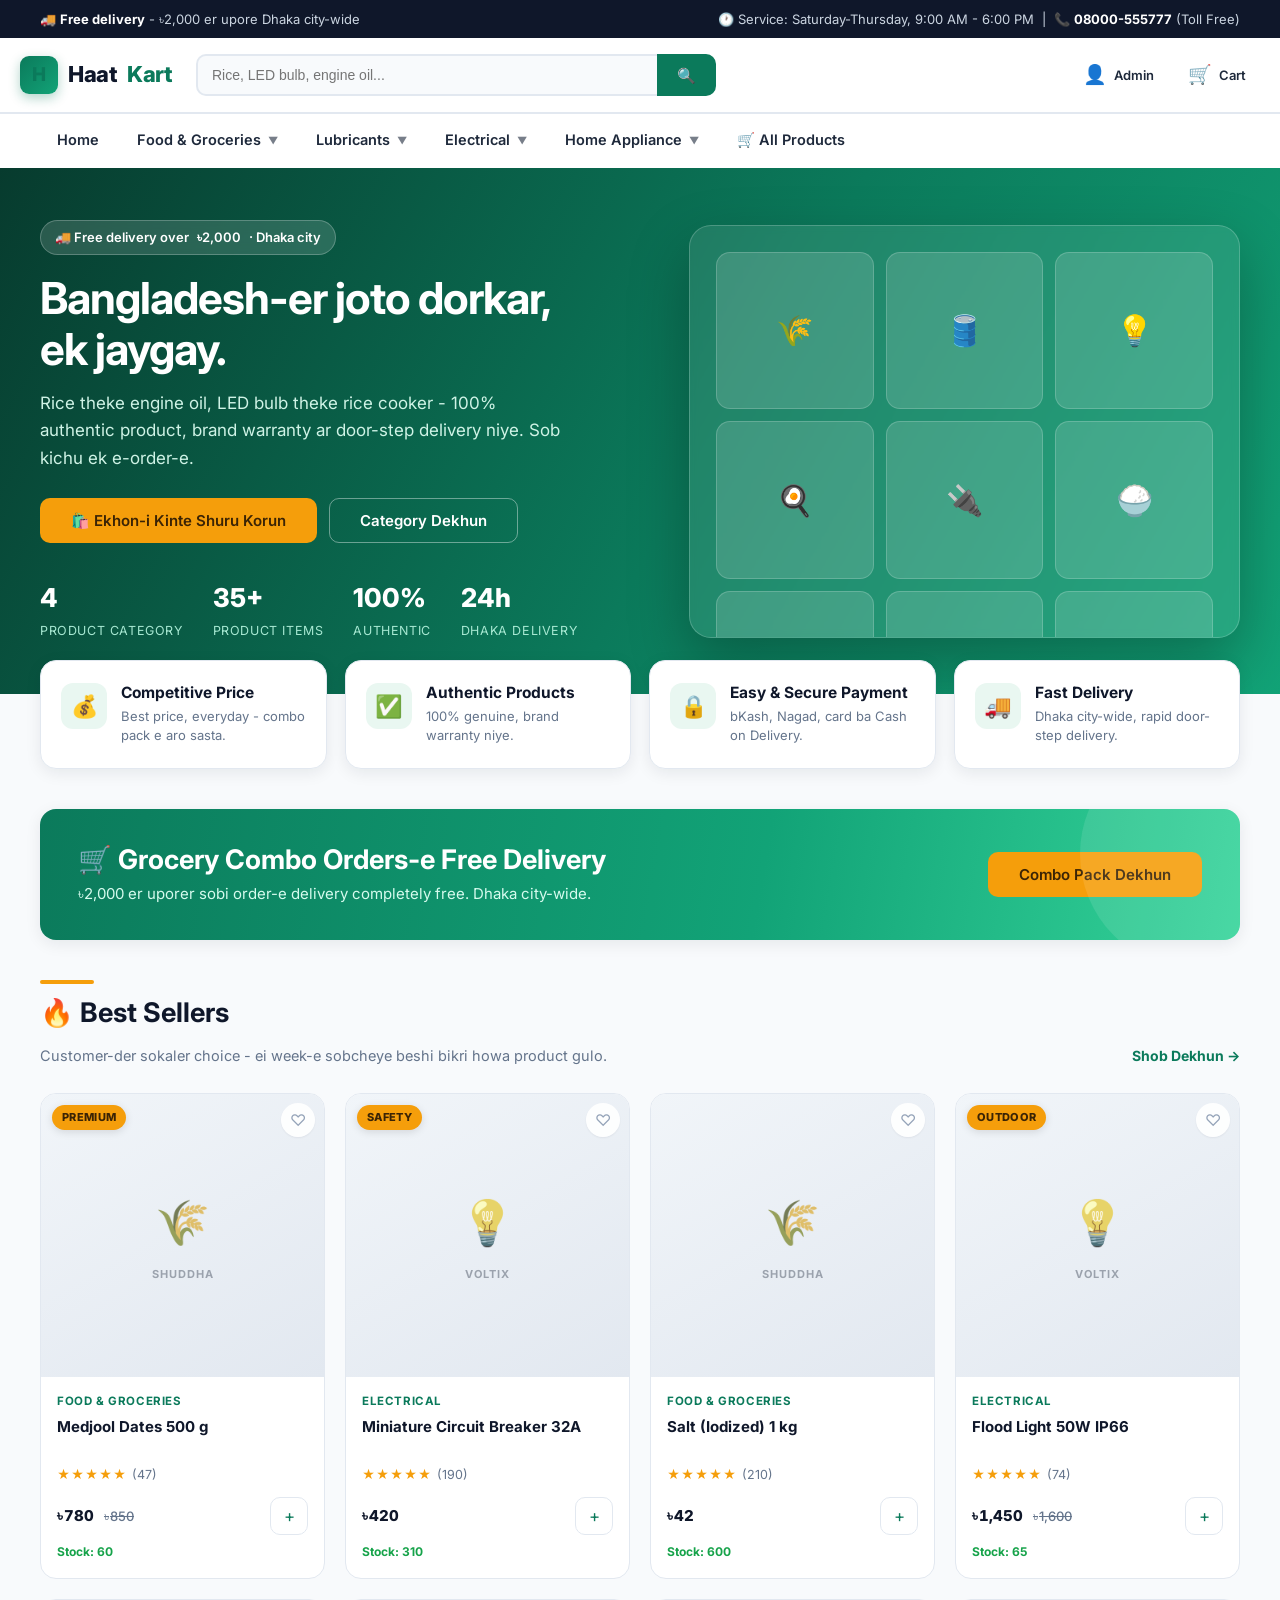
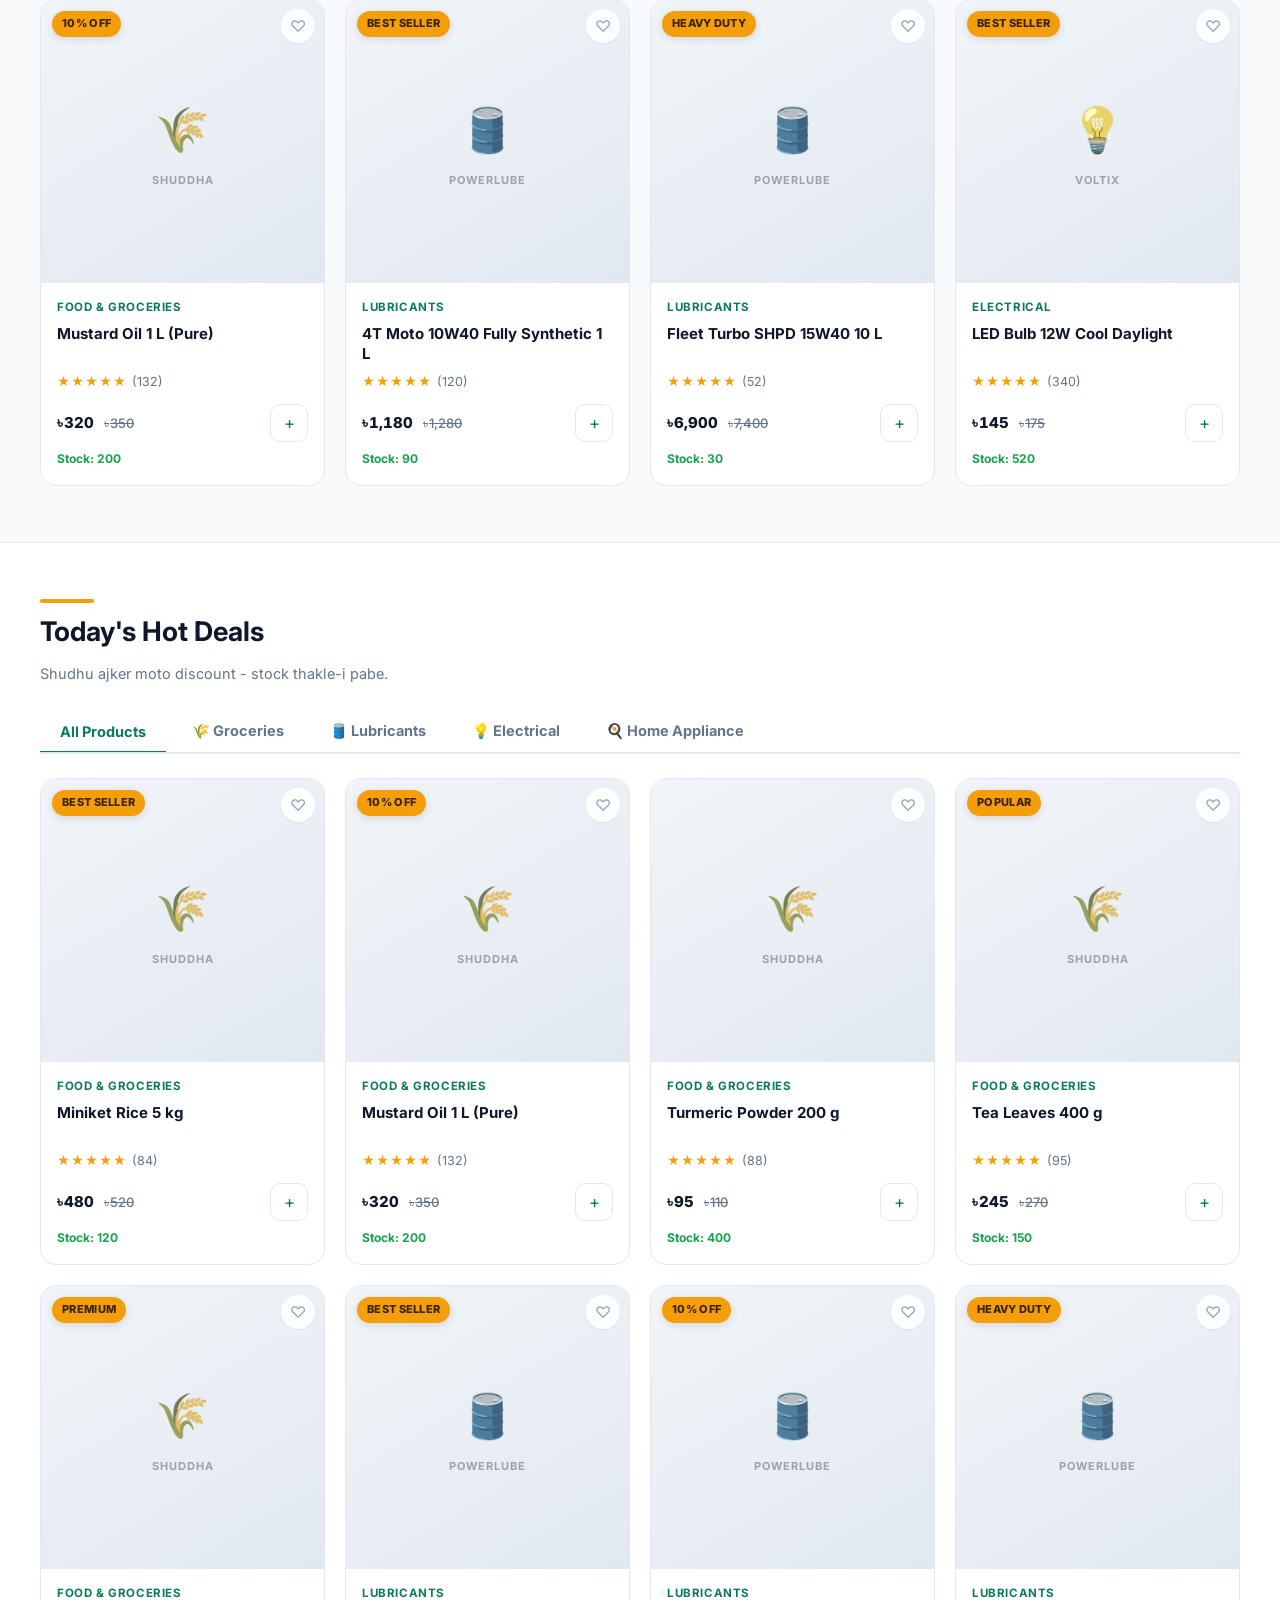
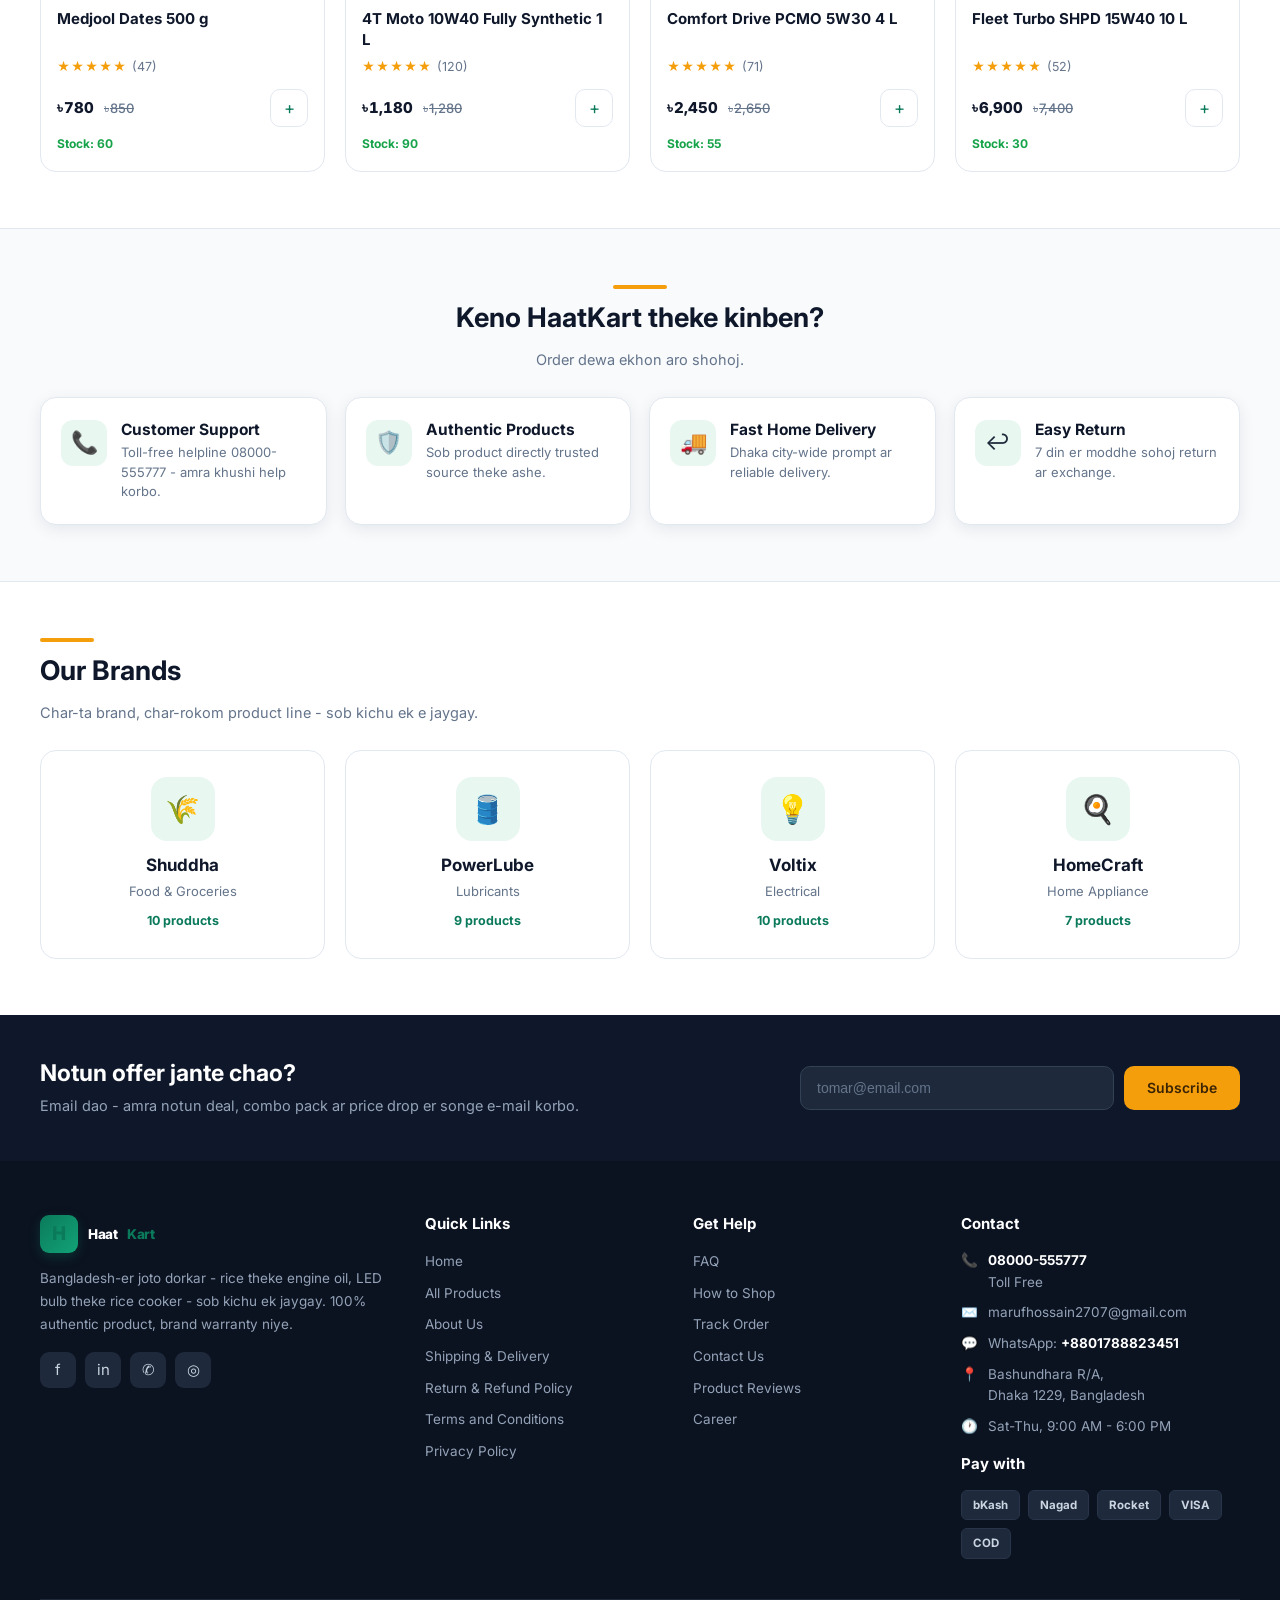
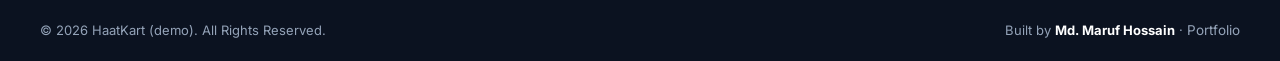
==== commit 11100ad8: "Wire store email/WhatsApp/free-delivery threshold to settings (admin-editable)" ====
--- a/index.html
+++ b/index.html
@@ -20,7 +20,7 @@
   <section class="hero">
     <div class="wrap">
       <div>
-        <span class="hero-badge">🚚 Free delivery over ৳2,000 · Dhaka city</span>
+        <span class="hero-badge">🚚 Free delivery over <span data-free-above>৳2,000</span> · Dhaka city</span>
         <h1>Bangladesh-er joto dorkar,<br>ek jaygay.</h1>
         <p>Rice theke engine oil, LED bulb theke rice cooker - 100% authentic product, brand warranty ar door-step delivery niye. Sob kichu ek e-order-e.</p>
         <div class="hero-cta">
@@ -60,7 +60,7 @@
       <div class="banner">
         <div>
           <h2>🛒 Grocery Combo Orders-e Free Delivery</h2>
-          <p>৳2,000 er uporer sobi order-e delivery completely free. Dhaka city-wide.</p>
+          <p><span data-free-above>৳2,000</span> er uporer sobi order-e delivery completely free. Dhaka city-wide.</p>
         </div>
         <a class="btn btn-accent btn-lg" href="shop.html?cat=Food%20%26%20Groceries">Combo Pack Dekhun</a>
       </div>
